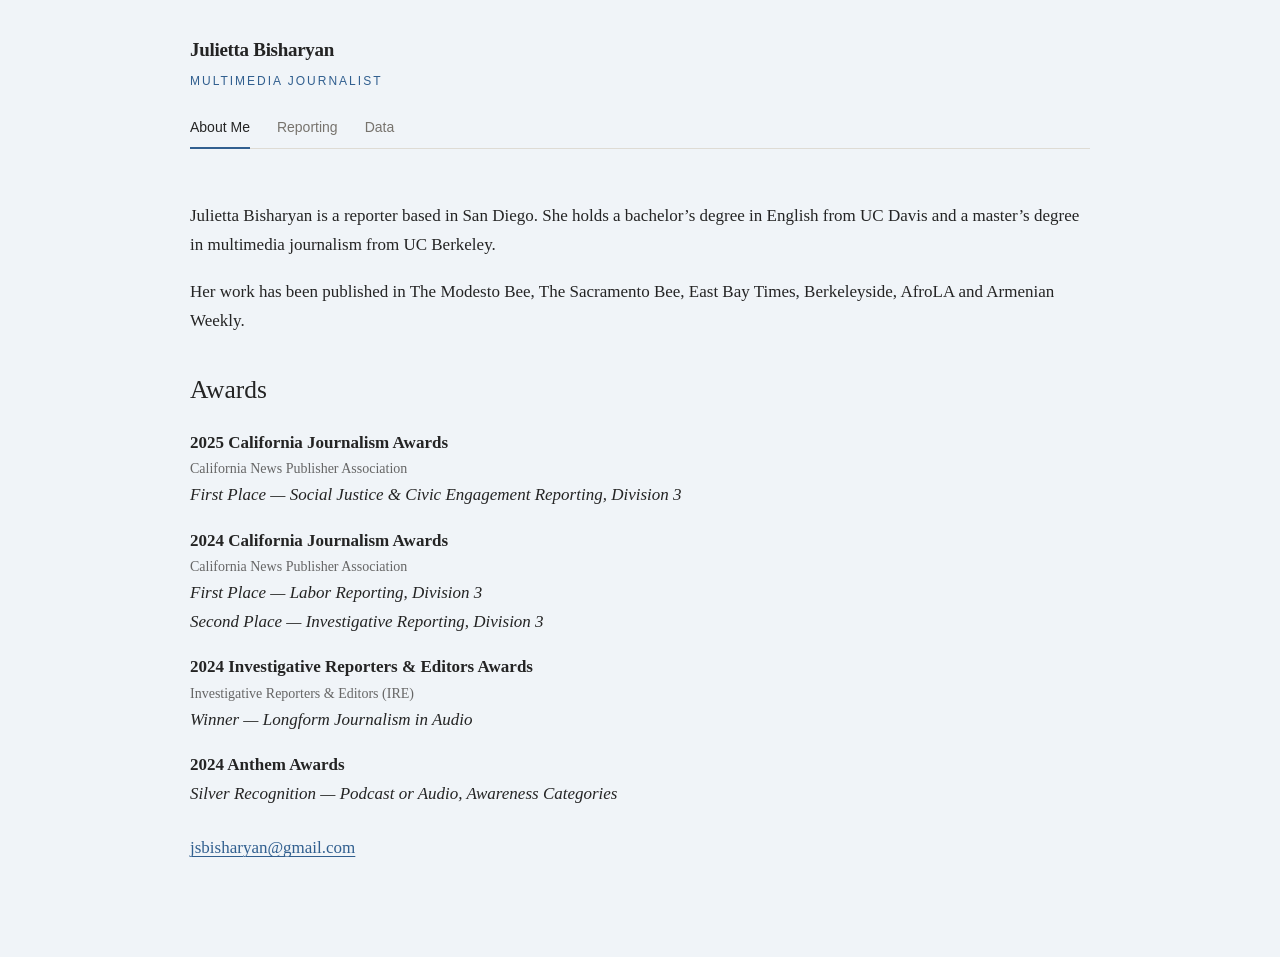
==== index.html @ 8e0fd1ac "Update index.html" ====
<!DOCTYPE html>
<html lang="en">
<head>
  <meta charset="UTF-8">
  <meta name="viewport" content="width=device-width, initial-scale=1.0">
  <meta name="description" content="Portfolio of Julietta Bisharyan, a California-based journalist covering education, equity, accountability and the environment.">
  <title>Julietta Bisharyan | Journalist</title>
  <link rel="icon" type="image/png" href="favicon.png">

  <style>
    :root {
      --background: #f0f4f8;
      --text: #242424;
      --muted: #77736d;
      --accent: #315f8f;
      --rule: #dedbd4;
      --width: 900px;
    }

    * {
      box-sizing: border-box;
    }

    html {
      scroll-behavior: smooth;
    }

    body {
      margin: 0;
      background: var(--background);
      color: var(--text);
      font-family: Georgia, "Times New Roman", serif;
      font-size: 17px;
      line-height: 1.7;
    }

    .container {
      width: min(var(--width), calc(100% - 44px));
      margin: 0 auto;
    }

    /* HEADER AND NAVIGATION */

    header {
      padding: 34px 0 0;
    }

    .site-name {
      color: var(--text);
      font-size: 19px;
      font-weight: bold;
      text-decoration: none;
      letter-spacing: -0.3px;
    }

    nav {
      display: flex;
      gap: 27px;
      margin-top: 27px;
      border-bottom: 1px solid var(--rule);
    }

    .tab {
      display: inline-block;
      padding: 0 0 12px;
      border: 0;
      border-bottom: 2px solid transparent;
      margin-bottom: -1px;
      background: transparent;
      color: var(--muted);
      font-family: Arial, Helvetica, sans-serif;
      font-size: 14px;
      cursor: pointer;
    }

    .tab:hover,
    .tab[aria-selected="true"] {
      color: var(--text);
    }

    .tab[aria-selected="true"] {
      border-bottom-color: var(--accent);
    }

    main {
      min-height: 65vh;
      padding: 53px 0 75px;
    }

    h1 {
      margin: 0 0 35px;
      font-size: clamp(32px, 6vw, 40px);
      font-weight: normal;
      letter-spacing: -1.1px;
      line-height: 1.2;
    }

    h2 {
      font-weight: normal;
    }

    p {
      margin: 0 0 19px;
    }

    a {
      color: var(--accent);
      text-decoration-thickness: 1px;
      text-underline-offset: 3px;
    }

    a:hover {
      text-decoration-thickness: 2px;
    }

    .contact {
      margin-top: 32px;
    }

    .site-name .tagline {
      display: block;
      margin-top: 5px;
      font-family: Arial, sans-serif;
      font-size: 12px;
      font-weight: normal;
      letter-spacing: 2px;
      text-transform: uppercase;
      color: #315f8f;
    }

    /* SELECTED WORKS */

    #works {
      max-width: 850px;
      margin: 0 auto;
    }

    #works .writing-heading {
      font-family: Georgia, serif;
      font-size: 28px;
      font-weight: normal;
      margin: 0 0 55px;
      color: var(--text);
    }

    .writing-category {
      margin-bottom: 48px;
    }

    .writing-category h2 {
      font-family: Georgia, serif;
      font-size: 21px;
      font-weight: normal;
      margin: 0 0 22px;
      color: var(--text);
    }

    .writing-item {
      margin-bottom: 23px;
    }

    .writing-item a {
      font-family: Georgia, serif;
      font-size: 17px;
      line-height: 1.5;
      color: var(--text);
      text-decoration: none;
      transition: color 0.2s ease;
    }

    .writing-item a:hover {
      color: #777;
      text-decoration: underline;
    }

    .writing-meta {
      font-family: Arial, Helvetica, sans-serif;
      font-size: 12px;
      color: #888;
      margin-top: 5px;
      letter-spacing: 0.2px;
    }

    /* DATA PROJECT GRID */

    #data {
      max-width: 1000px;
      margin: 0 auto;
    }

    #data .data-heading {
      font-family: Georgia, serif;
      font-size: 28px;
      font-weight: normal;
      margin: 0 0 40px;
      color: var(--text);
    }

    .data-grid {
      display: grid;
      grid-template-columns: repeat(2, minmax(0, 1fr));
      gap: 22px;
    }

    .data-card {
      display: block;
      min-width: 0;
      border: 1px solid var(--rule);
      text-decoration: none;
      color: var(--text);
      background: #fff;
      transition: background 0.2s ease, border-color 0.2s ease;
    }

    .data-card:hover {
      background: #f0f4f8;
      border-color: var(--accent);
    }

    .data-image {
      width: 100%;
      aspect-ratio: 16 / 9;
      background: #f1f0ed;
      overflow: hidden;
    }

    .data-image img {
      width: 100%;
      height: 100%;
      object-fit: cover;
      display: block;
    }

    .data-card-content {
      padding: 21px;
    }

    .data-card h3 {
      font-family: Georgia, serif;
      font-size: 21px;
      font-weight: normal;
      line-height: 1.35;
      margin: 0 0 9px;
      color: var(--text);
    }

    .data-publication {
      font-family: Arial, Helvetica, sans-serif;
      font-size: 12px;
      color: #777;
      margin: 0 0 15px;
    }

    .data-description {
      font-family: Arial, Helvetica, sans-serif;
      font-size: 14px;
      line-height: 1.6;
      color: #444;
      margin: 0 0 18px;
    }

    .data-tools {
      font-family: Arial, Helvetica, sans-serif;
      font-size: 11px;
      line-height: 1.5;
      color: #888;
      margin: 0;
      letter-spacing: 0.2px;
    }

    /* AWARDS */

    .awards {
      margin-top: 32px;
      max-width: 760px;
    }

    .awards h2 {
      margin: 0 0 18px;
    }

    .award {
      margin-bottom: 20px;
    }

    .award p {
      margin: 0 0 3px;
      line-height: 1.5;
    }

    .award-title {
      font-weight: bold;
    }

    .award-organization {
      font-size: 14px;
      color: #666;
    }

    .award-recognition {
      font-style: italic;
    }

    .contact {
      margin-top: 28px;
    }

    /* FOOTER */

    footer {
      padding: 20px 0 30px;
      border-top: 1px solid var(--rule);
      color: var(--muted);
      font-family: Arial, Helvetica, sans-serif;
      font-size: 12px;
    }

    [hidden] {
      display: none !important;
    }

    /* MOBILE */

    @media (max-width: 650px) {
      .container {
        width: calc(100% - 36px);
      }

      header {
        padding-top: 25px;
      }

      main {
        padding-top: 39px;
      }

      nav {
        gap: 22px;
      }

      #works .writing-heading,
      #data .data-heading {
        font-size: 26px;
      }

      #works .writing-heading {
        margin-bottom: 40px;
      }

      .writing-category h2 {
        font-size: 19px;
      }

      .writing-item a {
        font-size: 16px;
      }

      .data-grid {
        grid-template-columns: 1fr;
        gap: 16px;
      }

      .data-card-content {
        padding: 20px;
      }
    }

    @media (max-width: 380px) {
      nav {
        gap: 15px;
      }

      .tab {
        font-size: 13px;
      }
    }
  </style>
</head>

<body>
  <div class="container">

    <header>
      <a class="site-name" href="#about" id="home-link">
        Julietta Bisharyan
        <span class="tagline">Multimedia Journalist</span>
      </a>
    </header>

    <nav aria-label="Main navigation" role="tablist">
      <button class="tab" id="about-tab" role="tab"
        aria-selected="true" aria-controls="about" type="button">
        About Me
      </button>

      <button class="tab" id="works-tab" role="tab"
        aria-selected="false" aria-controls="works" type="button">
        Reporting
      </button>

      <button class="tab" id="data-tab" role="tab"
        aria-selected="false" aria-controls="data" type="button">
        Data
      </button>
    </nav>

    <main>

      <!-- ABOUT ME -->

      <section id="about" role="tabpanel" aria-labelledby="about-tab">

        <p>
          Julietta Bisharyan is a reporter based in San Diego.
          She holds a bachelor’s degree in English from UC Davis
          and a master’s degree in multimedia journalism
          from UC Berkeley.
        </p>

        <p>
          Her work has been published in The Modesto Bee, The Sacramento Bee,
          East Bay Times, Berkeleyside, AfroLA and Armenian Weekly.
        </p>

        <div class="awards">
          <h2>Awards</h2>

          <div class="award">
            <p class="award-title">2025 California Journalism Awards</p>
            <p class="award-organization">California News Publisher Association</p>
            <p class="award-recognition">
              First Place — Social Justice &amp; Civic Engagement Reporting, Division 3
            </p>
          </div>

          <div class="award">
            <p class="award-title">2024 California Journalism Awards</p>
            <p class="award-organization">California News Publisher Association</p>
            <p class="award-recognition">
              First Place — Labor Reporting, Division 3
            </p>
            <p class="award-recognition">
              Second Place — Investigative Reporting, Division 3
            </p>
          </div>

          <div class="award">
            <p class="award-title">2024 Investigative Reporters &amp; Editors Awards</p>
            <p class="award-organization">Investigative Reporters &amp; Editors (IRE)</p>
            <p class="award-recognition">
              Winner — Longform Journalism in Audio
            </p>
          </div>

          <div class="award">
            <p class="award-title">2024 Anthem Awards</p>
            <p class="award-recognition">
              Silver Recognition — Podcast or Audio, Awareness Categories
            </p>
          </div>
        </div>

        <p class="contact">
          <a href="mailto:jsbisharyan@gmail.com">jsbisharyan@gmail.com</a>
        </p>

      </section>

      <!-- SELECTED WORKS -->

      <section id="works" role="tabpanel"
        aria-labelledby="works-tab" hidden>

        <h1 class="writing-heading">Selected Writing</h1>

        <!-- INVESTIGATIONS -->

        <div class="writing-category">
          <h2>Investigations</h2>

          <div class="writing-item">
            <a href="https://www.modbee.com/news/local/crime/article315577383.html?giftCode=86c4acd1f83c5da3212b84d3e534f335ec6e8eb8e0eaedf4faa5dd6863b15084" target="_blank" rel="noopener noreferrer">
              How did Modesto school district not hear of principal’s sex charges for over a year?
            </a>
            <p class="writing-meta">The Modesto Bee · April 2026</p>
          </div>

          <div class="writing-item">
            <a href="https://www.mercedsunstar.com/news/local/education/uc-merced/article315497840.html?giftCode=fb421cea63dc86966c5d6d9789bf1b4e9b94f38d7a2bd9bb918bdc4207d5a3f7" target="_blank" rel="noopener noreferrer">
              Records show UC Merced police are sharing license plate data with Border Patrol
            </a>
            <p class="writing-meta">Merced Sun-Star · April 2026</p>
          </div>

          <div class="writing-item">
            <a href="https://www.modbee.com/news/politics-government/article310501180.html?giftCode=a2d2523eba2e94d11aa9b383001210de091cf3036abf3912fcc28ef92f6cea22" target="_blank" rel="noopener noreferrer">
              Sen. Marie Alvarado-Gil reprimanded for retaliation against Stanislaus supervisor
            </a>
            <p class="writing-meta">The Modesto Bee · July 2025</p>
          </div>

          <div class="writing-item">
            <a href="https://www.modbee.com/news/local/article302720644.html?giftCode=99d2536649dfe09ad935512d0fa741069fcc490b2ac44cc7dd1d5164c833e7b1" target="_blank" rel="noopener noreferrer">
              Ceres mobile home park to get power back after months without, settlement says
            </a>
            <p class="writing-meta">The Modesto Bee · April 2025</p>
          </div>

          <div class="writing-item">
            <a href="https://www.modbee.com/news/local/article293681174.html?giftCode=41d7c210d599f42cc7f9fd04aa7dcaf42935c5b69600a9dc4b4b5fa28ee53461" target="_blank" rel="noopener noreferrer">
              Black people in Stanislaus County over-represented in use of force cases by Sheriff’s Office
            </a>
            <p class="writing-meta">The Modesto Bee · October 2024</p>
          </div>

          <div class="writing-item">
            <a href="https://www.modbee.com/news/local/crime/article292007355.html?giftCode=c909247f9a36760ac370136510f0c585cd63dc3c0d18f9293941297dcdb81ffc" target="_blank" rel="noopener noreferrer">
              Modesto police arrest Black juveniles at over 4 times their population rate, data shows
            </a>
            <p class="writing-meta">The Modesto Bee · September 2024</p>
          </div>

          <div class="writing-item">
            <a href="https://www.sacbee.com/entertainment/arts-culture/article263900537.html?giftCode=7d8eec5bbdb1963b0195640312be1b05ab9e4e200848dcab4db66bdeec2863d6" target="_blank" rel="noopener noreferrer">
              ‘It was gone.’ Why do Sacramento murals disappear and what rights do artists have?
            </a>
            <p class="writing-meta">The Sacramento Bee · August 2022</p>
          </div>

          <div class="writing-item">
            <a href="https://www.sacbee.com/news/local/article262979813.html?giftCode=fae99770d1efd1bd4cabe9009b4c943b363295ba0e10c2958ccc43487d99d589" target="_blank" rel="noopener noreferrer">
              Why do so many people fail the California DMV written exam?
            </a>
            <p class="writing-meta">The Sacramento Bee · July 2022</p>
          </div>
        </div>

        <!-- ENVIRONMENT -->

        <div class="writing-category">
          <h2>Environment</h2>

          <div class="writing-item">
            <a href="https://www.modbee.com/news/local/article315213763.html?giftCode=44522b3e1bebc2cba2758460c63d2862f621551f38713761c5eff66659fa7fa0" target="_blank" rel="noopener noreferrer">
              Patterson parents raise concerns about student safety after school herbicide spraying
            </a>
            <p class="writing-meta">The Modesto Bee · March 2026</p>
          </div>

          <div class="writing-item">
            <a href="https://www.modbee.com/living/health-fitness/article312908189.html?giftCode=92bf1f2a2bde91e9980c9c998ec03a83b3adee7e69662a00b11615a7cb3628a6" target="_blank" rel="noopener noreferrer">
              Pesticides waft near Stanislaus County schools. Which are at highest risk?
            </a>
            <p class="writing-meta">The Modesto Bee · November 2025</p>
          </div>

          <div class="writing-item">
            <a href="https://www.modbee.com/news/business/agriculture/article306010386.html?giftCode=ed1542d964f57c6cabb24d0fbc7d31ef51035bc8ad5ffc6dfc24bc7ac8df3afc" target="_blank" rel="noopener noreferrer">
              More than 100 schools in Stanislaus County face pesticide risks. What can be done?
            </a>
            <p class="writing-meta">The Modesto Bee · May 2025</p>
          </div>

          <div class="writing-item">
            <a href="https://www.modbee.com/news/local/article284360304.html?giftCode=21d55fe5ea30b111cc14dd28c1fb045cdd848753306768f9e5fcc0babf11892b" target="_blank" rel="noopener noreferrer">
              California’s pilot pesticide notification system troubles growers and residents alike
            </a>
            <p class="writing-meta">The Modesto Bee · February 2024</p>
          </div>
        </div>

        <!-- LABOR -->

        <div class="writing-category">
          <h2>Labor</h2>

          <div class="writing-item">
            <a href="https://www.sacbee.com/news/california/article312117314.html?giftCode=836b927929c8088fa1e5e74eb4a7919bf192e86338322ad0ba24aebd319889a6" target="_blank" rel="noopener noreferrer">
              BJ’s workers move to form first union over controversial tip-sharing policy
            </a>
            <p class="writing-meta">The Sacramento Bee · September 2025</p>
          </div>

          <div class="writing-item">
            <a href="https://www.modbee.com/news/local/article301118729.html?giftCode=3d4a30e78eab0d950e5e8091d9c230f87eecbaa3842e83fa5a33621880f3cf11" target="_blank" rel="noopener noreferrer">
              Employees at Modesto company seek nearly $629K from owner in unpaid wages. More come forward
            </a>
            <p class="writing-meta">The Modesto Bee · March 2025</p>
          </div>

          <div class="writing-item">
            <a href="https://www.modbee.com/news/local/article284591255.html?giftCode=8bf27cf9268fac95e9dbaaadccd36622341ada701213e3f5e5a0623263e0b239" target="_blank" rel="noopener noreferrer">
              Workers allege union busting, file labor complaint against Modesto-area insulation plant
            </a>
            <p class="writing-meta">The Modesto Bee · January 2024</p>
          </div>
        </div>

        <!-- POLICY -->

        <div class="writing-category">
          <h2>Policy</h2>

          <div class="writing-item">
            <a href="https://www.modbee.com/news/politics-government/article316328721.html?giftCode=9f51f6aaf97bbd4590df1d4b49a27957837e4e08cf0e4dcb38e80e11ec2bed8b" target="_blank" rel="noopener noreferrer">
              Modesto will temporarily stop enforcing mask-ban ordinance at protests, judge rules
            </a>
            <p class="writing-meta">The Modesto Bee · July 2026</p>
          </div>

          <div class="writing-item">
            <a href="https://www.modbee.com/news/local/education/article315497347.html?giftCode=1e524d905436fc59d84f9b901cbb6cb7e531ebe0487724fae1b73f04478ffe19" target="_blank" rel="noopener noreferrer">
              Transitional-kindergarten expansion strains Stanislaus County childcare providers
            </a>
            <p class="writing-meta">The Modesto Bee · April 2026</p>
          </div>

          <div class="writing-item">
            <a href="https://www.sacbee.com/sports/high-school/article313213672.html?giftCode=dc9035339b8cdaed548bd213f19736ca24a3534fe72797e5bdbcb6be62bd3c47" target="_blank" rel="noopener noreferrer">
              CA student athlete’s case leads CIF to revise rules on immigration documents
            </a>
            <p class="writing-meta">The Sacramento Bee · November 2025</p>
          </div>

          <div class="writing-item">
            <a href="https://www.modbee.com/news/local/article312123351.html?giftCode=6b8e4a1c4e4737bce11955911f074da02a9531c0fd9e066c17580de2d7b31146" target="_blank" rel="noopener noreferrer">
              California law could end Stanislaus County health program that helps immigrants
            </a>
            <p class="writing-meta">The Modesto Bee · September 2025</p>
          </div>
        </div>

        <!-- EDUCATION -->

        <div class="writing-category">
          <h2>Education</h2>

          <div class="writing-item">
            <a href="https://www.modbee.com/news/local/article301944214.html?giftCode=c4df122aa76eb2a9182807a2886b3755bcd67815977613a6f7813eadca35626c" target="_blank" rel="noopener noreferrer">
              Childcare businesses are growing in Stanislaus County. Cuts to federal funding may hinder that
            </a>
            <p class="writing-meta">The Modesto Bee · May 2025</p>
          </div>

          <div class="writing-item">
            <a href="https://www.modbee.com/news/local/education/article286881790.html?giftCode=e98d8511e99c95a3c74e1e63bb5f3cbea7e3dcdec25c6b25790611b20180382b" target="_blank" rel="noopener noreferrer">
              English learner students with special needs face challenges amid teacher shortages
            </a>
            <p class="writing-meta">The Modesto Bee · March 2024</p>
          </div>

          <div class="writing-item">
            <a href="https://afrolanews.org/2023/09/l-a-teachers-propose-salary-incentives-support-systems-to-increase-retention/" target="_blank" rel="noopener noreferrer">
              L.A. teachers propose salary incentives, support systems to increase retention
            </a>
            <p class="writing-meta">AfroLA News · September 2023</p>
          </div>

          <div class="writing-item">
            <a href="https://afrolanews.org/2023/09/leaving-for-greener-pastures-why-south-san-francisco-high-school-teachers-move-to-neighboring-districts/" target="_blank" rel="noopener noreferrer">
              Leaving for greener pastures: Why South San Francisco High School teachers move to neighboring districts
            </a>
            <p class="writing-meta">AfroLA News · September 2023</p>
          </div>

          <div class="writing-item">
            <a href="https://afrolanews.org/2023/08/l-a-county-doesnt-have-enough-teachers-low-pay-and-burnout-arent-helping-the-problem/" target="_blank" rel="noopener noreferrer">
              L.A. County doesn't have enough teachers. Low pay and burnout aren't helping the problem
            </a>
            <p class="writing-meta">AfroLA News · August 2023</p>
          </div>

          <div class="writing-item">
            <a href="https://oaklandnorth.net/2022/03/22/oakland-school-hunger-strike-political-tool/" target="_blank" rel="noopener noreferrer">
              Oakland school hunger strike becomes a political tool
            </a>
            <p class="writing-meta">Oakland North · March 2022</p>
          </div>

          <div class="writing-item">
            <a href="https://richmondconfidential.org/2022/04/25/richmond-wccusd-substitute-teacher-shortage/" target="_blank" rel="noopener noreferrer">
              WCCUSD substitute teacher shortage hurting students, burning out teachers
            </a>
            <p class="writing-meta">Richmond Confidential · April 2022</p>
          </div>
        </div>

        <!-- BUSINESS -->

        <div class="writing-category">
          <h2>Business</h2>

          <div class="writing-item">
            <a href="https://www.sacbee.com/news/business/article264308246.html?giftCode=f7482389028efbe9e096b66a69b1a4fd5d2405645b02d1552f3de353618d8eb7" target="_blank" rel="noopener noreferrer">
              Land Park Ski &amp; Sports sees impact of Russia-Ukraine war on equipment supplies
            </a>
            <p class="writing-meta">The Sacramento Bee · August 2022</p>
          </div>

          <div class="writing-item">
            <a href="https://www.eastbaytimes.com/2022/02/20/berkeley-and-emeryville-a-tale-of-two-marinas/" target="_blank" rel="noopener noreferrer">
              Berkeley and Emeryville: A tale of two marinas
            </a>
            <p class="writing-meta">East Bay Times · February 2022</p>
          </div>

          <div class="writing-item">
            <a href="https://www.berkeleyside.org/2021/12/27/why-some-boat-owners-consider-leaving-the-berkeley-marina" target="_blank" rel="noopener noreferrer">
              Why some boat owners consider leaving the Berkeley Marina
            </a>
            <p class="writing-meta">Berkeleyside · December 2021</p>
          </div>

          <div class="writing-item">
            <a href="https://www.berkeleyside.org/2021/10/22/berkeley-marina-ferry-plan-raises-concern-among-recreational-users" target="_blank" rel="noopener noreferrer">
              Berkeley Marina ferry plan raises concern among recreational users
            </a>
            <p class="writing-meta">Berkeleyside · October 2021</p>
          </div>
        </div>

      </section>

      <!-- DATA PROJECTS -->

      <section id="data" role="tabpanel"
        aria-labelledby="data-tab" hidden>

        <h1 class="data-heading">Data Analysis &amp; Visualizations</h1>

        <div class="data-grid">

          <!-- PROJECT 1 -->

          <a class="data-card"
            href="https://afrolanews.org/2023/08/l-a-county-doesnt-have-enough-teachers-low-pay-and-burnout-arent-helping-the-problem/"
            target="_blank" rel="noopener noreferrer">

            <div class="data-image">
              <img src="assets/LACounty.png" alt="Data visualization about teacher shortages in Los Angeles County">
            </div>

            <div class="data-card-content">
              <h3>L.A. County doesn’t have enough teachers. Low pay and burnout aren’t helping the problem</h3>
              <p class="data-publication">AfroLA News · August 2023</p>
              <p class="data-description">
                Examining teacher shortages across Los Angeles County
                and the role of low pay and burnout.
              </p>
            </div>
          </a>

          <!-- PROJECT 2 -->

          <a class="data-card"
            href="https://media.journalism.berkeley.edu/projects/2023/20230501_cost-of-teaching/"
            target="_blank" rel="noopener noreferrer">

            <div class="data-image">
              <img src="assets/COT.png" alt="The Cost of Teaching interactive project">
            </div>

            <div class="data-card-content">
              <h3>The Cost of Teaching</h3>
              <p class="data-publication">UC Berkeley Graduate School of Journalism · May 2023</p>
              <p class="data-description">
                An interactive choose-your-own-adventure project exploring
                the financial realities of becoming a teacher.
              </p>
            </div>
          </a>

          <!-- PROJECT 3 -->

          <a class="data-card"
            href="https://www.modbee.com/news/politics-government/article316693413.html?giftCode=ffc8f04084cb90c768a859477a849c1b731a7d78c7e3c110e83a39c23b60e26e"
            target="_blank" rel="noopener noreferrer">

            <div class="data-image">
              <img src="assets/Complaints.png" alt="Data visualization about complaints from Modesto residents">
            </div>

            <div class="data-card-content">
              <h3>What are Modesto residents complaining about?</h3>
              <p class="data-publication">The Modesto Bee · July 2026</p>
              <p class="data-description">
                Using complaint records to examine patterns.
              </p>
            </div>
          </a>

          <!-- PROJECT 4 -->

          <a class="data-card"
            href="https://www.modbee.com/news/politics-government/article314810141.html?giftCode=2dcde035bad631c3ad6c3efb19e7a61cd8071fbdf9f101f7ccdeab6c98d42620"
            target="_blank" rel="noopener noreferrer">

            <div class="data-image">
              <img src="assets/Compensation.png" alt="Data visualization about Modesto city employee compensation">
            </div>

            <div class="data-card-content">
              <h3>Who makes the most at Modesto city hall?</h3>
              <p class="data-publication">The Modesto Bee · February 2026</p>
              <p class="data-description">
                Analyzing public employee compensation to identify
                the highest-paid city workers.
              </p>
            </div>
          </a>

          <!-- PROJECT 5 -->

          <a class="data-card"
            href="https://www.modbee.com/news/local/article315256014.html?giftCode=fbf7b287f6c19083b723831ebd90169284033b45eec2462765921b7b1770ac60"
            target="_blank" rel="noopener noreferrer">

            <div class="data-image">
              <img src="assets/ICEarrests.png" alt="Data visualization about ICE arrests in Stanislaus County">
            </div>

            <div class="data-card-content">
              <h3>ICE arrested 18 in Stanislaus County over last 6 months.</h3>
              <p class="data-publication">The Modesto Bee · April 2026</p>
              <p class="data-description">
                Analyzing local immigration enforcement activity
                through arrest data.
              </p>
            </div>
          </a>

          <!-- PROJECT 6 -->

          <a class="data-card"
            href="https://www.modbee.com/news/local/article293681174.html?giftCode=41d7c210d599f42cc7f9fd04aa7dcaf42935c5b69600a9dc4b4b5fa28ee53461"
            target="_blank" rel="noopener noreferrer">

            <div class="data-image">
              <img src="assets/UOF.png" alt="Data visualization about use-of-force cases in Stanislaus County">
            </div>

            <div class="data-card-content">
              <h3>Black people in Stanislaus County over-represented in use of force cases by Sheriff’s Office</h3>
              <p class="data-publication">The Modesto Bee · April 2025</p>
              <p class="data-description">
                Analyzing law enforcement use-of-force records to
                investigate racial disparities in Stanislaus County.
              </p>
            </div>
          </a>

          <!-- PROJECT 7 -->

          <a class="data-card"
            href="https://www.modbee.com/news/local/turlock/article316349082.html?giftCode=81a1c23d74f4b762823f0bc8c56d005a0ac3fcdb957b837497649972c396bb2e"
            target="_blank" rel="noopener noreferrer">

            <div class="data-image">
              <img src="assets/TurlockCityManagers.png" alt="Data visualization about Turlock city manager turnover">
            </div>

            <div class="data-card-content">
              <h3>Turlock City Manager Turnover</h3>
              <p class="data-publication">The Modesto Bee · July 2026</p>
              <p class="data-description">
                Examining high turnover among high-ranking positions in local government.
              </p>
            </div>
          </a>

          <!-- PROJECT 8 -->

          <a class="data-card"
            href="https://www.modbee.com/news/local/crime/article313927363.html?giftCode=5016cb1f2645a0a1c74ca6b497fd2bd6bd0c8cef342f7261af2517fd186f3b07"
            target="_blank" rel="noopener noreferrer">

            <div class="data-image">
              <img src="assets/hatecrimes.png" alt="Data visualization about hate crime trends in Stanislaus County">
            </div>

            <div class="data-card-content">
              <h3>While hate crimes were up in the state, Stanislaus County was at a 10-year low</h3>
              <p class="data-publication">The Modesto Bee · December 2025</p>
              <p class="data-description">
                Using crime data to examine hate crime trends and patterns.
              </p>
            </div>
          </a>

          <!-- PROJECT 9 -->

          <a class="data-card"
            href="https://www.modbee.com/living/health-fitness/article312908189.html?giftCode=92bf1f2a2bde91e9980c9c998ec03a83b3adee7e69662a00b11615a7cb3628a6"
            target="_blank" rel="noopener noreferrer">

            <div class="data-image">
              <img src="assets/PesticideWaft.png" alt="Data visualization about pesticide exposure near Stanislaus County schools">
            </div>

            <div class="data-card-content">
              <h3>Pesticides waft near Stanislaus County schools. Which are at highest risk?</h3>
              <p class="data-publication">The Modesto Bee · November 2025</p>
              <p class="data-description">
                Investigating pesticide exposure near schools
                using data.
              </p>
            </div>
          </a>

          <!-- PROJECT 10 -->

          <a class="data-card"
            href="https://www.modbee.com/news/local/crime/article312073845.html?giftCode=bd329ea90c0cdc4686442e64153101ba3c2b36ceeefb24dce1bdf7ee2b487816"
            target="_blank" rel="noopener noreferrer">

            <div class="data-image">
              <img src="assets/ICEtransfers.png" alt="Data visualization about Stanislaus County jail transfers to ICE">
            </div>

            <div class="data-card-content">
              <h3>Under Trump, Stanislaus jail transfers to ICE are back</h3>
              <p class="data-publication">The Modesto Bee · October 2025</p>
              <p class="data-description">
                Tracking immigration enforcement activity through
                transfer records.
              </p>
            </div>
          </a>

          <!-- PROJECT 11 -->

          <a class="data-card"
            href="https://juliebisharyan.github.io/OUSD-Closures/"
            target="_blank" rel="noopener noreferrer">

            <div class="data-image">
              <img src="assets/OUSD.png" alt="Scrollytelling visual on school closures in Oakland">
            </div>

            <div class="data-card-content">
              <h3>Oakland Unified School District School Closures</h3>
              <p class="data-publication">UC Berkeley Graduate School of Journalism  · March 2022</p>
              <p class="data-description">
                Reporting on school closures in Oakland and its impact on students.
              </p>
            </div>
          </a>

          <!-- PROJECT 12 -->

          <a class="data-card"
            href="https://www.modbee.com/news/local/education/article285163187.html?giftCode=64c407680c40f4053a5b2e95b40bec9a3a4e55019d15d4856bef00326e2715e3"
            target="_blank" rel="noopener noreferrer">

            <div class="data-image">
              <img src="assets/CollegeDemographics.png" alt="Data visualization about college faculty diversity">
            </div>

            <div class="data-card-content">
              <h3>Stanislaus County colleges behind in faculty diversity</h3>
              <p class="data-publication">The Modesto Bee · February 2024</p>
              <p class="data-description">
                Examining college demographics and the gap between
                student and faculty diversity.
              </p>
              <p class="data-tools">Data analysis · Education reporting</p>
            </div>
          </a>

        </div>
      </section>

    </main>


  </div>

  <!-- TAB NAVIGATION -->

  <script>
    const tabs = {
      about: document.getElementById("about-tab"),
      works: document.getElementById("works-tab"),
      data: document.getElementById("data-tab")
    };

    const panels = {
      about: document.getElementById("about"),
      works: document.getElementById("works"),
      data: document.getElementById("data")
    };

    const homeLink = document.getElementById("home-link");

    function showTab(name) {
      Object.keys(tabs).forEach(function(key) {
        const isActive = key === name;

        panels[key].hidden = !isActive;
        tabs[key].setAttribute("aria-selected", String(isActive));
      });

      history.replaceState(null, "", "#" + name);
      window.scrollTo(0, 0);
    }

    tabs.about.addEventListener("click", function() {
      showTab("about");
    });

    tabs.works.addEventListener("click", function() {
      showTab("works");
    });

    tabs.data.addEventListener("click", function() {
      showTab("data");
    });

    homeLink.addEventListener("click", function(event) {
      event.preventDefault();
      showTab("about");
    });

    const initialTab = window.location.hash.replace("#", "");

    if (panels[initialTab]) {
      showTab(initialTab);
    }

    document.getElementById("year").textContent =
      new Date().getFullYear();
  </script>

</body>
</html>
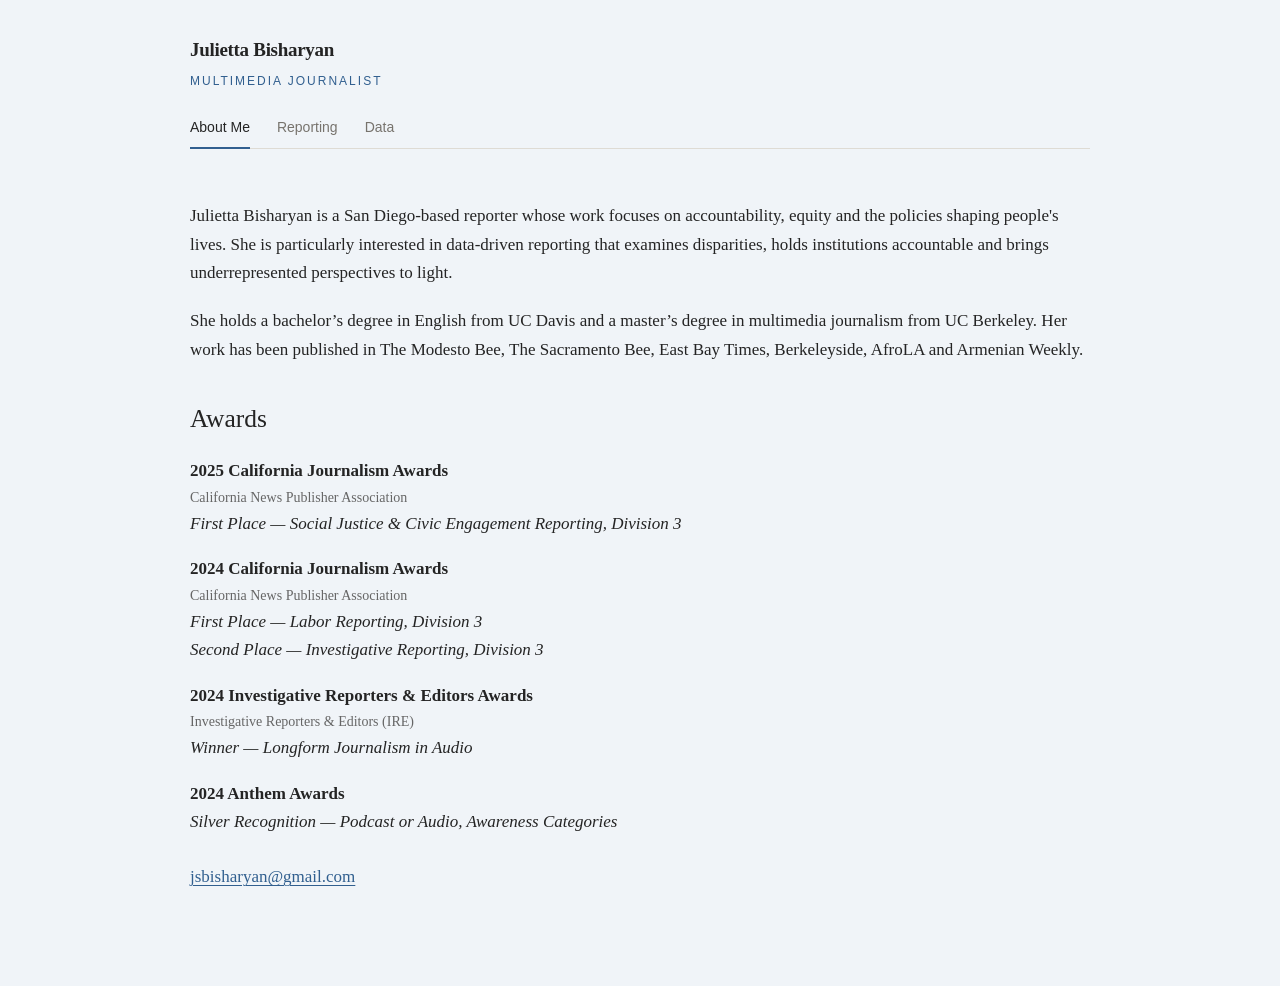
==== commit b84a8978: "Update index.html" ====
--- a/index.html
+++ b/index.html
@@ -5,7 +5,7 @@
   <meta name="viewport" content="width=device-width, initial-scale=1.0">
   <meta name="description" content="Portfolio of Julietta Bisharyan, a California-based journalist covering education, equity, accountability and the environment.">
   <title>Julietta Bisharyan | Journalist</title>
-  <link rel="icon" type="image/png" href="favicon.png">
+  <link rel="icon" type="image/png" href="assets/favicon.png">
 
   <style>
     :root {
@@ -411,14 +411,16 @@
       <section id="about" role="tabpanel" aria-labelledby="about-tab">
 
         <p>
-          Julietta Bisharyan is a reporter based in San Diego.
+          Julietta Bisharyan is a San Diego-based reporter whose work focuses on accountability,
+          equity and the policies shaping people's lives. She is particularly interested in data-driven
+          reporting that examines disparities, holds institutions accountable and brings underrepresented perspectives to light.
+        
+        </p>
+
+        <p>
           She holds a bachelor’s degree in English from UC Davis
           and a master’s degree in multimedia journalism
-          from UC Berkeley.
-        </p>
-
-        <p>
-          Her work has been published in The Modesto Bee, The Sacramento Bee,
+          from UC Berkeley. Her work has been published in The Modesto Bee, The Sacramento Bee,
           East Bay Times, Berkeleyside, AfroLA and Armenian Weekly.
         </p>
 
@@ -820,7 +822,7 @@
             </div>
 
             <div class="data-card-content">
-              <h3>ICE arrested 18 in Stanislaus County over last 6 months.</h3>
+              <h3>ICE arrested 18 in Stanislaus County over last 6 months</h3>
               <p class="data-publication">The Modesto Bee · April 2026</p>
               <p class="data-description">
                 Analyzing local immigration enforcement activity
@@ -860,10 +862,10 @@
             </div>
 
             <div class="data-card-content">
-              <h3>Turlock City Manager Turnover</h3>
+              <h3>Turlock city manager turnover</h3>
               <p class="data-publication">The Modesto Bee · July 2026</p>
               <p class="data-description">
-                Examining high turnover among high-ranking positions in local government.
+                Chronicling leadership changes in local government with a timeline.
               </p>
             </div>
           </a>
@@ -928,26 +930,6 @@
           </a>
 
           <!-- PROJECT 11 -->
-
-          <a class="data-card"
-            href="https://juliebisharyan.github.io/OUSD-Closures/"
-            target="_blank" rel="noopener noreferrer">
-
-            <div class="data-image">
-              <img src="assets/OUSD.png" alt="Scrollytelling visual on school closures in Oakland">
-            </div>
-
-            <div class="data-card-content">
-              <h3>Oakland Unified School District School Closures</h3>
-              <p class="data-publication">UC Berkeley Graduate School of Journalism  · March 2022</p>
-              <p class="data-description">
-                Reporting on school closures in Oakland and its impact on students.
-              </p>
-            </div>
-          </a>
-
-          <!-- PROJECT 12 -->
-
           <a class="data-card"
             href="https://www.modbee.com/news/local/education/article285163187.html?giftCode=64c407680c40f4053a5b2e95b40bec9a3a4e55019d15d4856bef00326e2715e3"
             target="_blank" rel="noopener noreferrer">
@@ -963,10 +945,28 @@
                 Examining college demographics and the gap between
                 student and faculty diversity.
               </p>
-              <p class="data-tools">Data analysis · Education reporting</p>
-            </div>
-          </a>
-
+            </div>
+          </a>
+
+
+          <!-- PROJECT 12 -->
+
+          <a class="data-card"
+            href="https://juliebisharyan.github.io/OUSD-Closures/"
+            target="_blank" rel="noopener noreferrer">
+
+            <div class="data-image">
+              <img src="assets/OUSD.png" alt="Scrollytelling visual on school closures in Oakland">
+            </div>
+
+            <div class="data-card-content">
+              <h3>Oakland school closures and impact on students</h3>
+              <p class="data-publication">UC Berkeley Graduate School of Journalism  · March 2022</p>
+              <p class="data-description">
+                Interactive scrollytelling project examining Oakland school closures and their disproportionate impact on students of color.
+              </p>
+            </div>
+          </a>
         </div>
       </section>
 
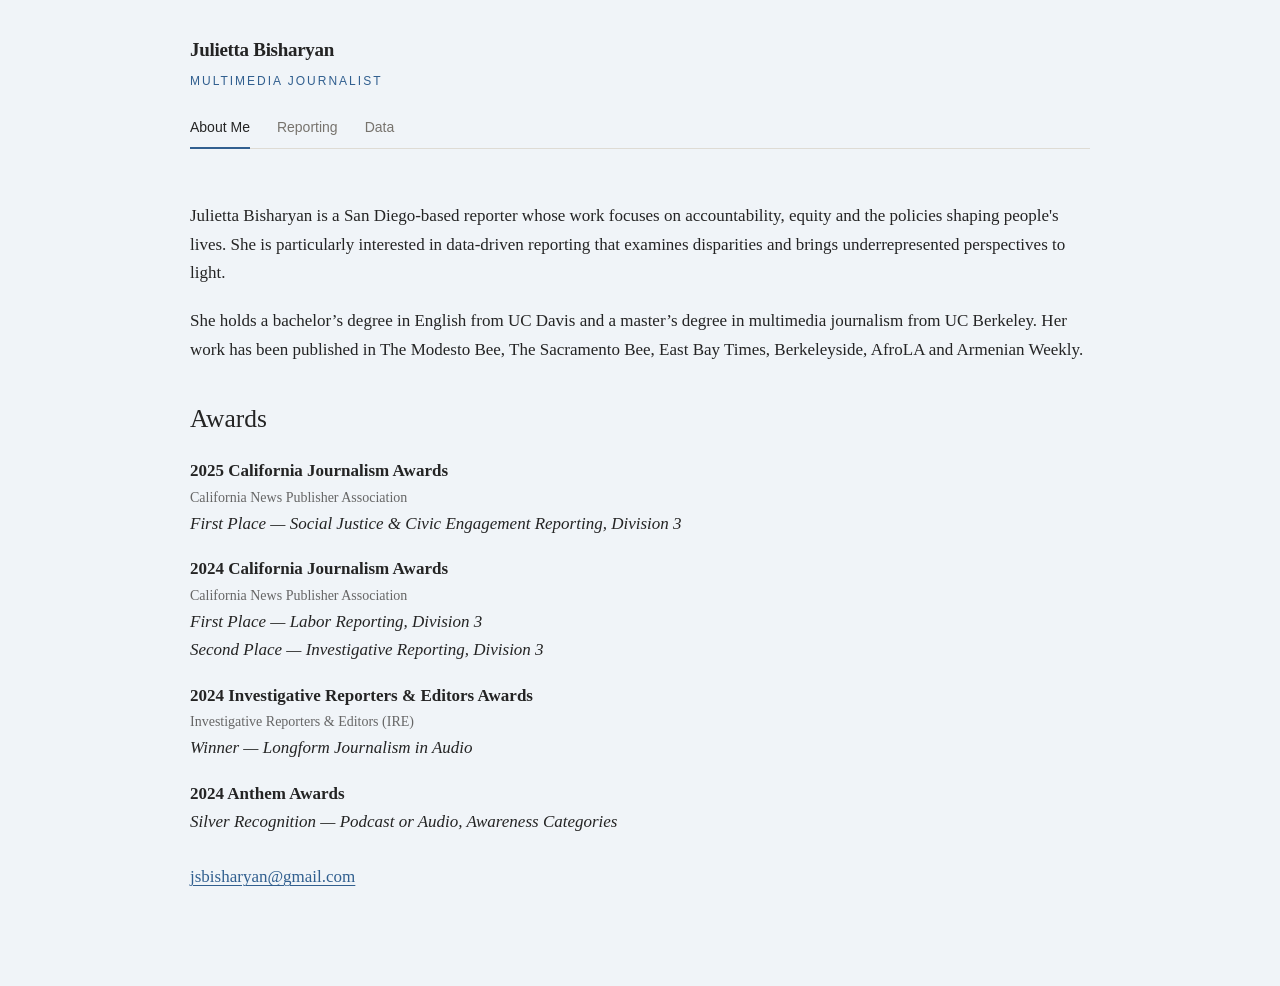
==== commit 2a8c7ceb: "Update index.html" ====
--- a/index.html
+++ b/index.html
@@ -413,7 +413,7 @@
         <p>
           Julietta Bisharyan is a San Diego-based reporter whose work focuses on accountability,
           equity and the policies shaping people's lives. She is particularly interested in data-driven
-          reporting that examines disparities, holds institutions accountable and brings underrepresented perspectives to light.
+          reporting that examines disparities and brings underrepresented perspectives to light.
         
         </p>
 
@@ -421,7 +421,7 @@
           She holds a bachelor’s degree in English from UC Davis
           and a master’s degree in multimedia journalism
           from UC Berkeley. Her work has been published in The Modesto Bee, The Sacramento Bee,
-          East Bay Times, Berkeleyside, AfroLA and Armenian Weekly.
+          East Bay Times, Berkeleyside, AfroLA and Armenian Weekly. 
         </p>
 
         <div class="awards">
